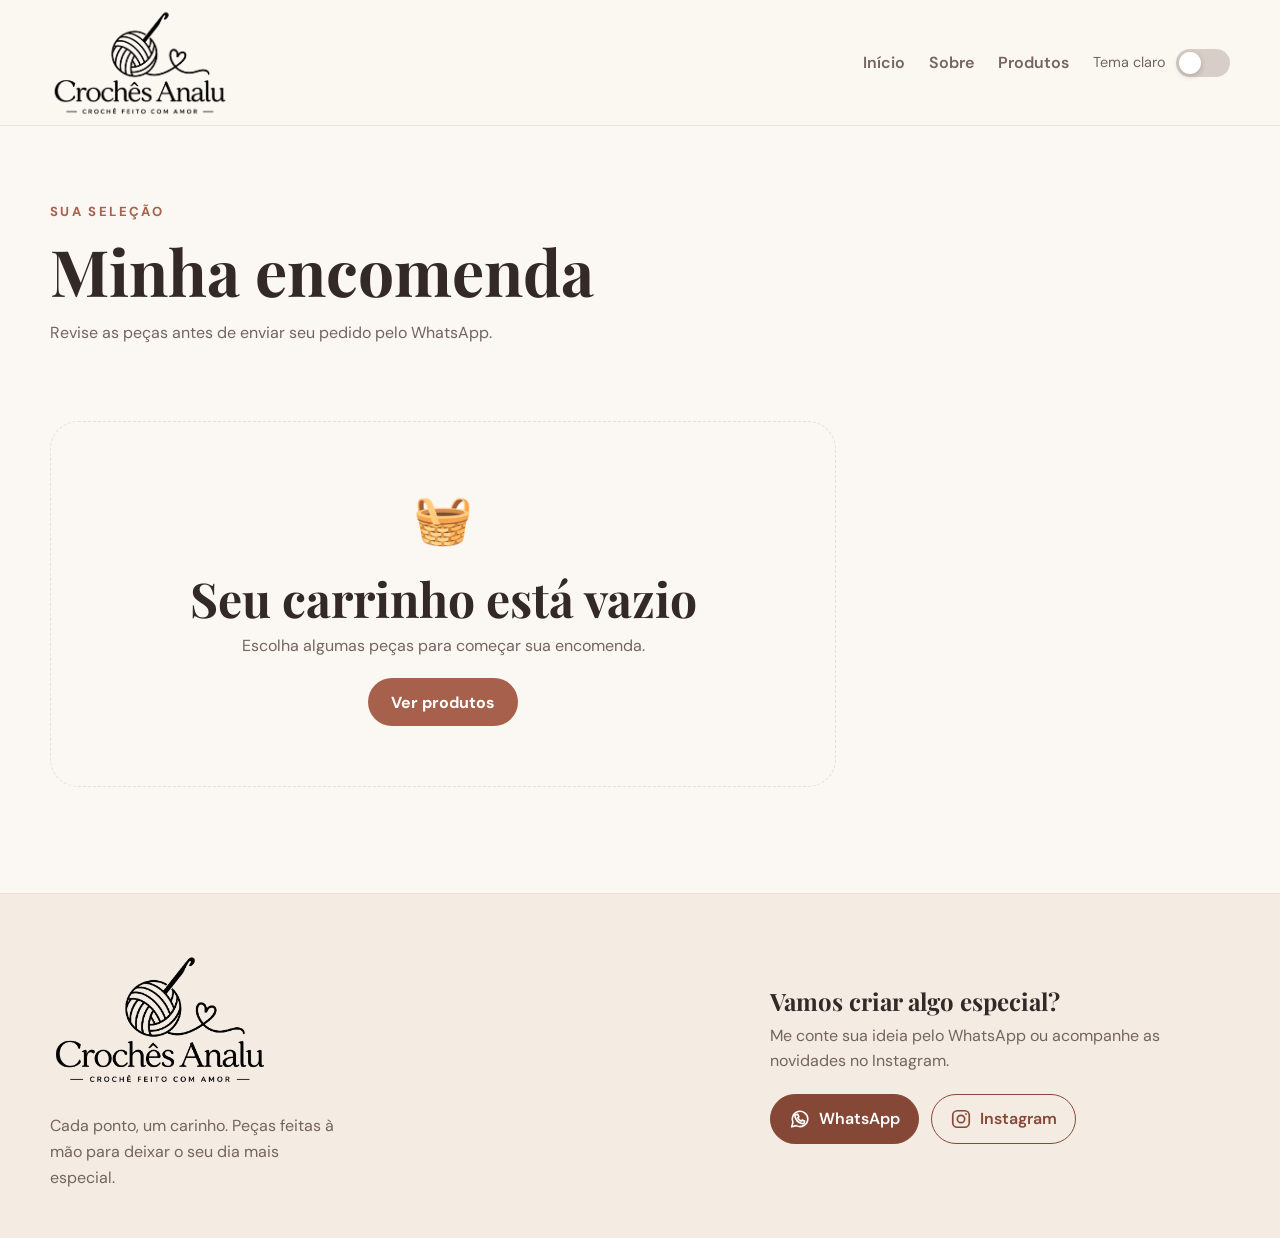
==== carrinho.html @ d16f2167 "Primeiro commit" ====
<!DOCTYPE html>
<html lang="pt-BR">
<head>
  <meta charset="UTF-8">
  <meta name="viewport" content="width=device-width, initial-scale=1.0">
  <meta name="description" content="Carrinho de encomendas da Ana Crochê.">
  <title>Carrinho | Ana Crochê</title>
  <link rel="preconnect" href="https://fonts.googleapis.com">
  <link rel="preconnect" href="https://fonts.gstatic.com" crossorigin>
  <link href="https://fonts.googleapis.com/css2?family=DM+Sans:wght@400;500;600;700&family=Playfair+Display:wght@600;700&display=swap" rel="stylesheet">
  <link rel="stylesheet" href="css/style.css">
</head>
<body>
  <header class="site-header">
    <div class="container nav">
      <a class="brand" href="index.html" aria-label="Crochês Analu — Início"><img class="brand-logo" src="img/logo-analu-transparente.png" alt="Crochês Analu — Crochê feito com amor" width="240" height="168"></a>
      <button class="menu-toggle" aria-label="Abrir menu" aria-expanded="false">☰</button>
      <nav class="nav-links">
        <a href="index.html">Início</a>
        <a href="index.html#sobre">Sobre</a>
        <a href="produtos.html">Produtos</a>
        <div class="theme-control">
          <span id="theme-label" aria-live="polite">Tema claro</span>
          <label class="theme-switch">
          <input type="checkbox" id="theme-toggle" aria-label="Ativar tema escuro">
          <span class="slider" aria-hidden="true"></span>
          </label>
        </div>
      </nav>
    </div>
  </header>

  <main>
    <section class="page-hero compact">
      <div class="container">
        <span class="eyebrow">Sua seleção</span>
        <h1>Minha encomenda</h1>
        <p>Revise as peças antes de enviar seu pedido pelo WhatsApp.</p>
      </div>
    </section>

    <section class="section">
      <div class="container cart-layout">
        <div>
          <div id="cart-items" class="cart-items"></div>
          <div id="cart-empty" class="cart-empty hidden">
            <span>🧺</span>
            <h2>Seu carrinho está vazio</h2>
            <p>Escolha algumas peças para começar sua encomenda.</p>
            <a class="btn btn-primary" href="produtos.html">Ver produtos</a>
          </div>
        </div>

        <aside id="cart-summary" class="cart-summary">
          <h2>Resumo</h2>
          <div class="summary-row">
            <span>Itens</span>
            <strong id="summary-items">0</strong>
          </div>
          <div class="summary-row total">
            <span>Total estimado</span>
            <strong id="summary-total">R$ 0,00</strong>
          </div>

          <div class="customer-fields">
            <label>
              Seu nome
              <input id="customer-name" type="text" placeholder="Como podemos te chamar?">
            </label>

            <label>
              Observações
              <textarea id="customer-notes" rows="4" placeholder="Ex.: gostaria em tons de azul..."></textarea>
            </label>
          </div>

          <button id="checkout-whatsapp" class="btn btn-whatsapp btn-block">
            Finalizar pelo WhatsApp
          </button>

          <p class="checkout-note">
            Os produtos são feitos sob encomenda. Prazo, personalizações, entrega e pagamento
            serão confirmados pelo WhatsApp.
          </p>
        </aside>
      </div>
    </section>
  </main>

  <footer class="site-footer">
    <div class="container footer-content">
      <div>
        <a class="brand footer-brand" href="index.html" aria-label="Crochês Analu — Início"><img class="brand-logo" src="img/logo-analu-transparente.png" alt="Crochês Analu — Crochê feito com amor" width="240" height="168"></a>
        <p class="footer-description">Cada ponto, um carinho. Peças feitas à mão para deixar o seu dia mais especial.</p>
      </div>
      <div class="footer-contact">
        <h2>Vamos criar algo especial?</h2>
        <p>Me conte sua ideia pelo WhatsApp ou acompanhe as novidades no Instagram.</p>
        <nav class="footer-social" aria-label="Redes sociais">
        <!-- Links fictícios: substituir pelos contatos reais. -->
        <a href="https://wa.me/5500000000000" target="_blank" rel="noopener noreferrer">
          <svg viewBox="0 0 24 24" aria-hidden="true" focusable="false" fill="none" stroke="currentColor" stroke-width="1.8" stroke-linecap="round" stroke-linejoin="round">
            <path d="M20.5 11.7a8.5 8.5 0 0 1-12.6 7.5L3 20.5l1.3-4.8a8.5 8.5 0 1 1 16.2-4Z"/>
            <path d="m8.1 7.2 1.5-.2 1.1 2.6-1.1 1.1a7.2 7.2 0 0 0 3.6 3.6l1.1-1.1 2.6 1.1-.2 1.5c-.1.9-1 1.5-1.9 1.3-4.3-.8-7.6-4.1-8.4-8.4-.2-.9.4-1.8 1.3-1.9Z"/>
          </svg>
          <span>WhatsApp</span>
        </a>
        <a href="https://www.instagram.com/ana.croche.exemplo/" target="_blank" rel="noopener noreferrer">
          <svg viewBox="0 0 24 24" aria-hidden="true" focusable="false" fill="none" stroke="currentColor" stroke-width="1.8">
            <rect x="3" y="3" width="18" height="18" rx="5"/>
            <circle cx="12" cy="12" r="4"/>
            <circle cx="17.5" cy="6.5" r="1" fill="currentColor" stroke="none"/>
          </svg>
          <span>Instagram</span>
        </a>
        </nav>
      </div>
    </div>
  </footer>

  <script src="js/produtos.js"></script>
  <script src="js/carrinho.js"></script>
  <script src="js/main.js"></script>
</body>
</html>
---- css/style.css ----
:root {
  --bg: #fbf7f2;
  --surface: #ffffff;
  --surface-soft: #f4ebe3;
  --text: #332a27;
  --muted: #74645e;
  --primary: #a6604b;
  --primary-dark: #864836;
  --accent: #d8ada0;
  --border: #eaded6;
  --success: #2f8f5b;
  --shadow: 0 18px 45px rgba(79, 55, 45, 0.10);
  --radius-lg: 28px;
  --radius-md: 18px;
  --radius-sm: 12px;
  --container: 1180px;
}

* {
  box-sizing: border-box;
  margin: 0;
  padding: 0;
}

html {
  scroll-behavior: smooth;
}

body {
  font-family: "DM Sans", sans-serif;
  background: var(--bg);
  color: var(--text);
  line-height: 1.6;
}

img {
  display: block;
  width: 100%;
}

a {
  color: inherit;
  text-decoration: none;
}

button,
input,
textarea {
  font: inherit;
}

button {
  cursor: pointer;
}

.container {
  width: min(calc(100% - 32px), var(--container));
  margin-inline: auto;
}

.site-header {
  position: sticky;
  top: 0;
  z-index: 30;
  background: rgba(251, 247, 242, 0.93);
  backdrop-filter: blur(14px);
  border-bottom: 1px solid rgba(234, 222, 214, 0.8);
}

.nav {
  min-height: 78px;
  display: flex;
  align-items: center;
  justify-content: space-between;
  gap: 24px;
}

.brand {
  display: inline-block;
  flex-shrink: 0;
  font-family: "Playfair Display", serif;
  font-size: 1.55rem;
  font-weight: 700;
}

.brand-logo {
  width: clamp(140px, 18vw, 180px);
  height: auto;
  display: block;
  filter: brightness(0);
}

.footer-brand .brand-logo {
  width: 220px;
  max-width: 100%;
}

body.dark-mode .brand-logo {
  filter: none;
}

.nav-links {
  display: flex;
  align-items: center;
  gap: 24px;
}

.nav-links a {
  color: var(--muted);
  font-weight: 600;
}

.nav-links a:hover,
.nav-links a.active {
  color: var(--primary);
}

.product-cart-bar {
  position: fixed;
  right: max(16px, env(safe-area-inset-right));
  bottom: max(20px, env(safe-area-inset-bottom));
  z-index: 40;
  display: flex;
  justify-content: flex-end;
  max-width: calc(100vw - 32px);
}

body:has(.product-cart-bar) {
  padding-bottom: 96px;
}

.product-cart-link {
  display: flex;
  align-items: center;
  gap: 10px;
  min-height: 48px;
  padding: 10px 16px;
  background: var(--surface-soft);
  border: 1px solid var(--border);
  border-radius: 999px;
  color: var(--primary-dark);
  font-weight: 600;
  box-shadow: var(--shadow);
}

.product-cart-link:hover {
  border-color: var(--primary);
}

.product-cart-link:focus-visible {
  outline: 2px solid var(--primary);
  outline-offset: 4px;
}

.cart-count {
  min-width: 25px;
  height: 25px;
  display: inline-grid;
  place-items: center;
  padding: 0 7px;
  border-radius: 999px;
  background: var(--primary);
  color: white;
  font-size: .8rem;
}

.menu-toggle {
  display: none;
  border: 0;
  background: transparent;
  font-size: 1.5rem;
  color: var(--text);
}

.hero {
  padding: 88px 0 70px;
}

.hero-grid {
  display: grid;
  grid-template-columns: 1.08fr .92fr;
  align-items: center;
  gap: 70px;
}

.eyebrow {
  display: inline-block;
  color: var(--primary);
  font-size: .82rem;
  text-transform: uppercase;
  letter-spacing: .18em;
  font-weight: 700;
  margin-bottom: 14px;
}

h1,
h2 {
  font-family: "Playfair Display", serif;
  line-height: 1.08;
}

h1 {
  font-size: clamp(2.7rem, 6vw, 5.1rem);
  max-width: 900px;
}

h2 {
  font-size: clamp(2rem, 4vw, 3rem);
}

.hero-copy p {
  max-width: 620px;
  margin: 24px 0 30px;
  color: var(--muted);
  font-size: 1.08rem;
}

.hero-actions,
.section-cta {
  display: flex;
  flex-wrap: wrap;
  gap: 14px;
}

.btn {
  display: inline-flex;
  align-items: center;
  justify-content: center;
  min-height: 48px;
  padding: 0 22px;
  border: 1px solid transparent;
  border-radius: 999px;
  font-weight: 700;
  transition: .2s ease;
}

.btn:hover {
  transform: translateY(-2px);
}

.btn-primary {
  background: var(--primary);
  color: white;
}

.btn-primary:hover {
  background: var(--primary-dark);
}

.btn-secondary {
  border-color: var(--border);
  background: var(--surface);
}

.btn-whatsapp {
  background: #1fa855;
  color: white;
}

.btn-block {
  width: 100%;
}

/* Moldura */
.hero-art {
  position: relative;
  min-height: 500px;
  border-radius: 40% 58% 58% 42% / 45% 42% 58% 55%;
  background:
    radial-gradient(circle at 30% 30%, rgba(255,255,255,.9), transparent 30%),
    linear-gradient(145deg, #ead0c5, #d6a997);
  box-shadow: var(--shadow);
  overflow: hidden;
}

.hero-photo {
  position: absolute;
  inset: 0;
  width: 100%;
  height: 100%;
  object-fit: cover;
  object-position: center;
}

.yarn {
  position: absolute;
  border-radius: 50%;
  border: 22px solid rgba(255,255,255,.35);
}

.yarn-one {
  width: 170px;
  height: 170px;
  right: 40px;
  top: 46px;
}

.yarn-two {
  width: 230px;
  height: 230px;
  left: -45px;
  bottom: -55px;
}

.crochet-card {
  position: absolute;
  left: 50%;
  top: 50%;
  width: min(78%, 320px);
  transform: translate(-50%, -50%);
  padding: 30px;
  border-radius: var(--radius-lg);
  background: rgba(255,255,255,.88);
  backdrop-filter: blur(12px);
  box-shadow: 0 20px 50px rgba(71, 46, 38, .16);
  text-align: center;
}

.crochet-card span {
  display: block;
  font-size: 4rem;
  margin-bottom: 10px;
}

.crochet-card strong,
.crochet-card small {
  display: block;
}

.crochet-card strong {
  font-family: "Playfair Display", serif;
  font-size: 1.45rem;
}

.crochet-card small {
  color: var(--muted);
  margin-top: 8px;
}

.section {
  padding: 76px 0;
}

.section-soft {
  background: var(--surface-soft);
}

.section-heading {
  max-width: 680px;
  margin-bottom: 34px;
}

.section-heading p,
.page-hero p,
.about-text p {
  color: var(--muted);
}

.section-heading p {
  margin-top: 12px;
}

.product-grid {
  display: grid;
  grid-template-columns: repeat(3, minmax(0, 1fr));
  gap: 24px;
}

.product-card {
  overflow: hidden;
  border-radius: var(--radius-md);
  background: var(--surface);
  border: 1px solid var(--border);
  box-shadow: 0 10px 28px rgba(86, 57, 46, .06);
  /* Suaviza o aumento e a volta ao tamanho original. */
  transition: transform .25s ease, box-shadow .25s ease;
}

/* Aplica o efeito em dispositivos que usam mouse. */
@media (hover: hover) and (pointer: fine) {
  .product-card:hover {
    transform: scale(1.03);
    box-shadow: var(--shadow);
  }
}

/* Respeita a preferência por menos movimento no dispositivo. */
@media (prefers-reduced-motion: reduce) {
  .product-card {
    transition: none;
  }

  .product-card:hover {
    transform: none;
  }
}

.product-visual {
  aspect-ratio: 4 / 3;
  display: grid;
  place-items: center;
  background: linear-gradient(145deg, #f6e8e0, #ead4ca);
  font-size: 4.2rem;
  position: relative;
}

.product-photo {
  width: 100%;
  height: 100%;
  object-fit: cover;
}

.product-visual .product-photo {
  position: absolute;
  inset: 0;
}

.cart-item-visual {
  overflow: hidden;
}

.product-photo-placeholder {
  font-size: .9rem;
  color: var(--muted);
  text-align: center;
  padding: 8px;
}

.product-badge {
  z-index: 1;
  position: absolute;
  left: 14px;
  top: 14px;
  padding: 7px 10px;
  border-radius: 999px;
  background: rgba(255,255,255,.9);
  font-size: .76rem;
  font-weight: 700;
  color: var(--primary-dark);
}

.product-content {
  padding: 20px;
}

.product-category {
  color: var(--primary);
  font-size: .78rem;
  text-transform: uppercase;
  letter-spacing: .1em;
  font-weight: 700;
}

.product-card h3 {
  margin: 5px 0 8px;
  font-size: 1.22rem;
}

.product-description {
  min-height: 52px;
  color: var(--muted);
  font-size: .94rem;
}

.product-footer {
  margin-top: 18px;
  display: flex;
  align-items: center;
  justify-content: space-between;
  gap: 12px;
}

.product-price small {
  display: block;
  color: var(--muted);
  font-size: .72rem;
  font-weight: 500;
}

.product-price strong {
  font-size: 1.18rem;
}

.add-cart {
  border: none;
  border-radius: 999px;
  background: var(--text);
  color: var(--bg);
  min-height: 42px;
  padding: 0 16px;
  font-weight: 700;
}

.add-cart:hover {
  background: var(--primary);
}

.section-cta {
  margin-top: 30px;
}

.about-grid {
  display: grid;
  grid-template-columns: 1fr 1fr;
  gap: 70px;
  align-items: start;
}

.about-text {
  display: grid;
  gap: 18px;
}

.benefits {
  display: grid;
  grid-template-columns: repeat(3, 1fr);
  gap: 22px;
}

.benefit-card {
  padding: 28px;
  border-radius: var(--radius-md);
  background: var(--surface);
  border: 1px solid var(--border);
}

.benefit-card span {
  font-size: 2rem;
}

.benefit-card h3 {
  margin: 14px 0 8px;
}

.benefit-card p {
  color: var(--muted);
}

.page-hero {
  padding: 72px 0 24px;
}

.page-hero.compact {
  padding-bottom: 0;
}

.page-hero h1 {
  font-size: clamp(2.5rem, 5vw, 4.3rem);
}

.page-hero p {
  margin-top: 14px;
}

.catalog-toolbar {
  display: flex;
  justify-content: space-between;
  align-items: end;
  gap: 24px;
  margin-bottom: 30px;
}

.filters {
  display: flex;
  flex-wrap: wrap;
  gap: 10px;
}

.filter-btn {
  border: 1px solid var(--border);
  border-radius: 999px;
  background: var(--surface);
  padding: 9px 14px;
  color: var(--muted);
  font-weight: 700;
}

.filter-btn.active,
.filter-btn:hover {
  background: var(--text);
  color: var(--bg);
  border-color: var(--text);
}

.search-box {
  display: grid;
  gap: 6px;
  width: min(100%, 300px);
  color: var(--muted);
  font-size: .82rem;
  font-weight: 700;
}

.search-box input,
.customer-fields input,
.customer-fields textarea {
  width: 100%;
  border: 1px solid var(--border);
  border-radius: var(--radius-sm);
  background: var(--surface);
  color: var(--text);
  outline: none;
}

.search-box input {
  height: 44px;
  padding: 0 14px;
}

.search-box input:focus,
.customer-fields input:focus,
.customer-fields textarea:focus {
  border-color: var(--primary);
}

.empty-state {
  text-align: center;
  color: var(--muted);
  padding: 50px 0;
}

.hidden {
  display: none !important;
}

.cart-layout {
  display: grid;
  grid-template-columns: 1fr 360px;
  gap: 34px;
  align-items: start;
}

.cart-items {
  display: grid;
  gap: 16px;
}

.cart-item {
  display: grid;
  grid-template-columns: 92px 1fr auto;
  gap: 18px;
  align-items: center;
  padding: 18px;
  border-radius: var(--radius-md);
  background: var(--surface);
  border: 1px solid var(--border);
}

.cart-item-visual {
  aspect-ratio: 1;
  display: grid;
  place-items: center;
  border-radius: var(--radius-sm);
  background: var(--surface-soft);
  font-size: 2.2rem;
}

.cart-item h3 {
  margin-bottom: 2px;
}

.cart-item p {
  color: var(--muted);
  font-size: .9rem;
}

.quantity-controls {
  margin-top: 12px;
  display: flex;
  align-items: center;
  gap: 8px;
}

.quantity-controls button {
  width: 32px;
  height: 32px;
  border: 1px solid var(--border);
  border-radius: 50%;
  background: var(--bg);
}

.remove-item {
  border: 0;
  background: transparent;
  color: #9f4b4b;
  margin-top: 8px;
  font-size: .86rem;
}

.cart-item-price {
  text-align: right;
}

.cart-summary {
  position: sticky;
  top: 102px;
  padding: 24px;
  border-radius: var(--radius-md);
  background: var(--surface);
  border: 1px solid var(--border);
  box-shadow: var(--shadow);
}

.cart-summary h2 {
  font-size: 1.8rem;
  margin-bottom: 20px;
}

.summary-row {
  display: flex;
  justify-content: space-between;
  gap: 16px;
  padding: 10px 0;
  border-bottom: 1px solid var(--border);
}

.summary-row.total {
  padding: 18px 0;
  font-size: 1.12rem;
}

.customer-fields {
  display: grid;
  gap: 14px;
  margin: 20px 0;
}

.customer-fields label {
  display: grid;
  gap: 6px;
  font-size: .86rem;
  font-weight: 700;
  color: var(--muted);
}

.customer-fields input {
  height: 44px;
  padding: 0 12px;
}

.customer-fields textarea {
  resize: vertical;
  padding: 12px;
}

.checkout-note {
  margin-top: 14px;
  color: var(--muted);
  font-size: .78rem;
}

.cart-empty {
  text-align: center;
  padding: 60px 20px;
  border: 1px dashed var(--border);
  border-radius: var(--radius-lg);
}

.cart-empty span {
  font-size: 3rem;
}

.cart-empty h2 {
  margin: 14px 0 8px;
}

.cart-empty p {
  color: var(--muted);
  margin-bottom: 20px;
}

.site-footer {
  margin-top: 30px;
  padding: 48px 0;
  background: var(--surface-soft);
  border-top: 1px solid var(--border);
  color: var(--muted);
}

.footer-content {
  display: flex;
  justify-content: space-between;
  gap: 30px;
  align-items: center;
}

.footer-description {
  max-width: 290px;
  margin-top: 10px;
}

.footer-contact {
  max-width: 460px;
}

.footer-contact h2 {
  margin-bottom: 8px;
  color: var(--text);
  font-family: "Playfair Display", serif;
  font-size: 1.5rem;
}

.footer-social {
  display: flex;
  flex-wrap: wrap;
  gap: 12px;
  margin-top: 20px;
  color: var(--primary-dark);
}

.footer-social a {
  display: inline-flex;
  align-items: center;
  gap: 8px;
  min-height: 44px;
  padding: 11px 18px;
  border: 1px solid var(--primary-dark);
  border-radius: 999px;
  font-weight: 600;
  transition: background-color .2s ease, color .2s ease;
}

.footer-social a:first-child {
  background: var(--primary-dark);
  color: var(--surface);
}

.footer-social svg {
  width: 22px;
  height: 22px;
  flex-shrink: 0;
}

.footer-social a:hover,
.footer-social a:focus-visible {
  background: var(--text);
  border-color: var(--text);
  color: var(--surface);
}

.footer-social a:focus-visible {
  outline: 2px solid var(--primary-dark);
  outline-offset: 4px;
}

.footer-content strong {
  color: var(--text);
  font-family: "Playfair Display", serif;
  font-size: 1.2rem;
}

.toast {
  position: fixed;
  right: 22px;
  bottom: calc(90px + env(safe-area-inset-bottom));
  max-width: calc(100vw - 44px);
  z-index: 50;
  background: var(--text);
  color: white;
  padding: 13px 16px;
  border-radius: var(--radius-sm);
  box-shadow: var(--shadow);
  opacity: 0;
  transform: translateY(12px);
  pointer-events: none;
  transition: .2s ease;
}

.toast.show {
  opacity: 1;
  transform: translateY(0);
}

@media (max-width: 900px) {
  .hero-grid,
  .about-grid,
  .cart-layout {
    grid-template-columns: 1fr;
  }

  .product-grid,
  .benefits {
    grid-template-columns: repeat(2, 1fr);
  }

  .hero-art {
    min-height: 360px;
  }

  .cart-summary {
    position: static;
  }
}

@media (max-width: 680px) {
  .menu-toggle {
    display: block;
  }

  .nav-links {
    position: absolute;
    left: 16px;
    right: 16px;
    top: 70px;
    display: none;
    flex-direction: column;
    align-items: stretch;
    gap: 6px;
    padding: 16px;
    border: 1px solid var(--border);
    border-radius: var(--radius-md);
    background: var(--surface);
    box-shadow: var(--shadow);
  }

  .nav-links.open {
    display: flex;
  }

  .nav-links a {
    padding: 10px;
  }

  .product-grid,
  .benefits {
    grid-template-columns: 1fr;
  }

  .catalog-toolbar {
    align-items: stretch;
    flex-direction: column;
  }

  .search-box {
    width: 100%;
  }

  .cart-item {
    grid-template-columns: 70px 1fr;
  }

  .cart-item-price {
    grid-column: 2;
    text-align: left;
  }

  .footer-content {
    flex-direction: column;
    align-items: flex-start;
  }

  .hero {
    padding-top: 54px;
  }
}


/*Modo Escuro*/

.theme-toggle {
  width: 42px;
  height: 42px;
  border: 1px solid var(--border);
  border-radius: 50%;
  background: var(--surface);
  color: var(--text);
  font-size: 1.1rem;
  display: grid;
  place-items: center;
  cursor: pointer;
  transition: 0.2s ease;
}

.theme-toggle:hover {
  transform: translateY(-2px);
  border-color: var(--primary);
}

/* Modo escuro */
body.dark-mode {
  --bg: #181514;
  --surface: #24201e;
  --surface-soft: #2d2724;
  --text: #f6eee9;
  --muted: #bdaea6;
  --primary: #d99176;
  --primary-dark: #bc7158;
  --accent: #9f6757;
  --border: #403733;
  --shadow: 0 18px 45px rgba(0, 0, 0, 0.28);
}

body.dark-mode .site-header {
  background: rgba(24, 21, 20, 0.93);
}

body.dark-mode .hero-art {
  background:
    radial-gradient(
      circle at 30% 30%,
      rgba(255, 255, 255, 0.08),
      transparent 30%
    ),
    linear-gradient(145deg, #55372f, #372724);
}

body.dark-mode .crochet-card {
  background: rgba(36, 32, 30, 0.9);
}

.theme-control {
  display: flex;
  align-items: center;
  gap: 10px;
  white-space: nowrap;
  color: var(--muted);
  font-size: .9rem;
}

.theme-switch {
  flex-shrink: 0;
  position: relative;
  display: inline-block;
  width: 54px;
  height: 28px;
}

.theme-switch input {
  opacity: 0;
  width: 0;
  height: 0;
}

.slider {
  position: absolute;
  inset: 0;
  cursor: pointer;
  background-color: #d8cec8;
  border-radius: 999px;
  transition: 0.3s;
}

.slider::before {
  content: "";
  position: absolute;
  width: 22px;
  height: 22px;
  left: 3px;
  top: 3px;
  background-color: white;
  border-radius: 50%;
  transition: 0.3s;
  box-shadow: 0 2px 6px rgba(0, 0, 0, 0.2);
}

.theme-switch input:checked + .slider {
  background-color: var(--primary);
}

.theme-switch input:focus-visible + .slider {
  outline: 2px solid var(--primary);
  outline-offset: 4px;
}

.theme-switch input:checked + .slider::before {
  transform: translateX(26px);
}
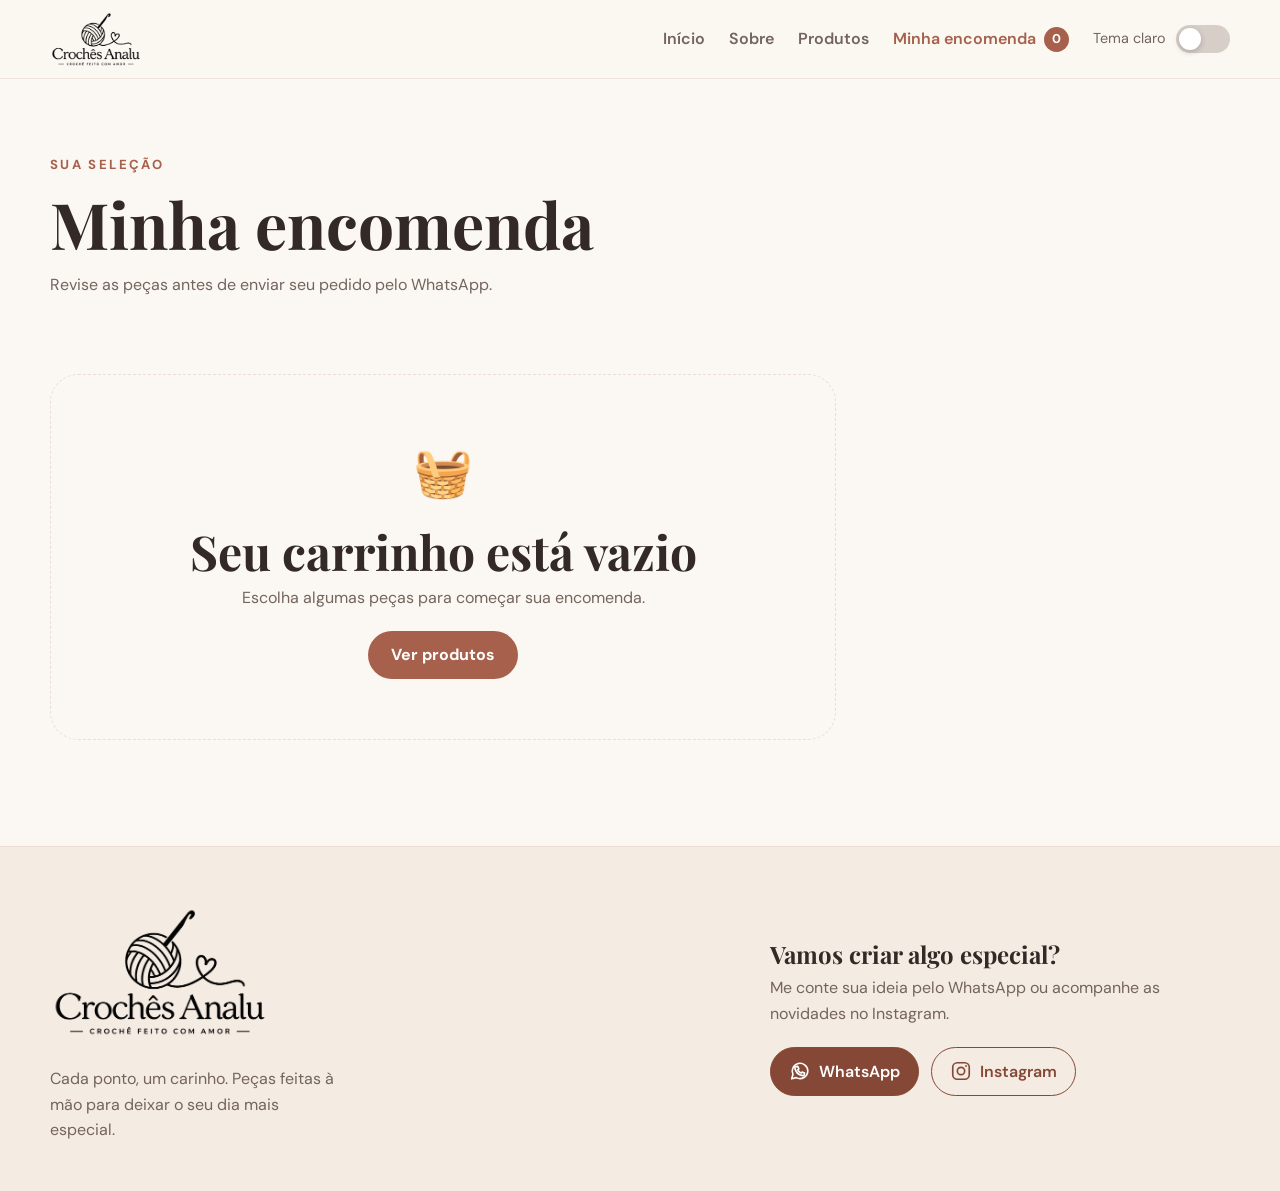
==== commit 0fceb2ff: "Melhorias na Home" ====
--- a/carrinho.html
+++ b/carrinho.html
@@ -3,22 +3,53 @@
 <head>
   <meta charset="UTF-8">
   <meta name="viewport" content="width=device-width, initial-scale=1.0">
-  <meta name="description" content="Carrinho de encomendas da Ana Crochê.">
-  <title>Carrinho | Ana Crochê</title>
+  <!-- Aplica o tema antes da renderização, para a página não piscar no tema claro. -->
+  <script>
+    (function () {
+      var tema = null;
+      try { tema = localStorage.getItem("tema"); } catch (erro) {}
+      var escuro = tema ? tema === "escuro"
+        : !!(window.matchMedia && window.matchMedia("(prefers-color-scheme: dark)").matches);
+      if (escuro) document.documentElement.classList.add("dark-mode");
+    })();
+  </script>
+  <title>Minha encomenda | AnaLu Crochês</title>
+  <meta name="description" content="Revise sua encomenda na AnaLu Crochês e finalize o pedido pelo WhatsApp.">
+  <link rel="icon" type="image/png" sizes="32x32" href="img/favicon-32.png">
+  <link rel="apple-touch-icon" sizes="180x180" href="img/apple-touch-icon.png">
+  <!-- Prévia em WhatsApp/Instagram. og:url e og:image precisam de URL absoluta:
+       ao publicar em outro endereço, trocar "https://gabrielsdl-dev.github.io/AnaLu-Croches/" nas 3 páginas. -->
+  <meta property="og:type" content="website">
+  <meta property="og:locale" content="pt_BR">
+  <meta property="og:site_name" content="AnaLu Crochês">
+  <meta property="og:title" content="Minha encomenda | AnaLu Crochês">
+  <meta property="og:description" content="Peças de crochê feitas à mão, sob encomenda. Escolha seus favoritos e finalize pelo WhatsApp.">
+  <meta property="og:url" content="https://gabrielsdl-dev.github.io/AnaLu-Croches/carrinho.html">
+  <meta property="og:image" content="https://gabrielsdl-dev.github.io/AnaLu-Croches/img/og-image.jpg">
+  <meta property="og:image:width" content="1200">
+  <meta property="og:image:height" content="630">
+  <meta property="og:image:alt" content="Bolsa de crochê em algodão cru com novelos em tons terrosos.">
+  <meta name="twitter:card" content="summary_large_image">
   <link rel="preconnect" href="https://fonts.googleapis.com">
   <link rel="preconnect" href="https://fonts.gstatic.com" crossorigin>
-  <link href="https://fonts.googleapis.com/css2?family=DM+Sans:wght@400;500;600;700&family=Playfair+Display:wght@600;700&display=swap" rel="stylesheet">
+  <link href="https://fonts.googleapis.com/css2?family=DM+Sans:wght@400;500;600;700&family=Playfair+Display:wght@700&display=swap" rel="stylesheet">
   <link rel="stylesheet" href="css/style.css">
 </head>
 <body>
   <header class="site-header">
     <div class="container nav">
-      <a class="brand" href="index.html" aria-label="Crochês Analu — Início"><img class="brand-logo" src="img/logo-analu-transparente.png" alt="Crochês Analu — Crochê feito com amor" width="240" height="168"></a>
-      <button class="menu-toggle" aria-label="Abrir menu" aria-expanded="false">☰</button>
-      <nav class="nav-links">
+      <a class="brand" href="index.html" aria-label="AnaLu Crochês — Início"><img class="brand-logo" src="img/logo-analu-transparente.webp" alt="AnaLu Crochês — Crochê feito com amor" width="480" height="335"></a>
+
+      <button class="menu-toggle" type="button" aria-label="Abrir menu" aria-expanded="false" aria-controls="menu-principal">☰</button>
+
+      <nav class="nav-links" id="menu-principal" aria-label="Menu principal">
         <a href="index.html">Início</a>
         <a href="index.html#sobre">Sobre</a>
         <a href="produtos.html">Produtos</a>
+        <a class="nav-cart active" href="carrinho.html" aria-current="page" aria-label="Minha encomenda, 0 itens">
+          Minha encomenda
+          <span class="cart-count" aria-hidden="true">0</span>
+        </a>
         <div class="theme-control">
           <span id="theme-label" aria-live="polite">Tema claro</span>
           <label class="theme-switch">
@@ -90,22 +121,22 @@
   <footer class="site-footer">
     <div class="container footer-content">
       <div>
-        <a class="brand footer-brand" href="index.html" aria-label="Crochês Analu — Início"><img class="brand-logo" src="img/logo-analu-transparente.png" alt="Crochês Analu — Crochê feito com amor" width="240" height="168"></a>
+        <a class="brand footer-brand" href="index.html" aria-label="AnaLu Crochês — Início"><img class="brand-logo" src="img/logo-analu-transparente.webp" alt="AnaLu Crochês — Crochê feito com amor" width="480" height="335" loading="lazy"></a>
         <p class="footer-description">Cada ponto, um carinho. Peças feitas à mão para deixar o seu dia mais especial.</p>
       </div>
       <div class="footer-contact">
         <h2>Vamos criar algo especial?</h2>
         <p>Me conte sua ideia pelo WhatsApp ou acompanhe as novidades no Instagram.</p>
         <nav class="footer-social" aria-label="Redes sociais">
-        <!-- Links fictícios: substituir pelos contatos reais. -->
-        <a href="https://wa.me/5500000000000" target="_blank" rel="noopener noreferrer">
+        <!-- Os links são preenchidos por js/config.js; o href abaixo é só reserva. -->
+        <a href="https://wa.me/5511999999999" data-contato="whatsapp" target="_blank" rel="noopener noreferrer">
           <svg viewBox="0 0 24 24" aria-hidden="true" focusable="false" fill="none" stroke="currentColor" stroke-width="1.8" stroke-linecap="round" stroke-linejoin="round">
             <path d="M20.5 11.7a8.5 8.5 0 0 1-12.6 7.5L3 20.5l1.3-4.8a8.5 8.5 0 1 1 16.2-4Z"/>
             <path d="m8.1 7.2 1.5-.2 1.1 2.6-1.1 1.1a7.2 7.2 0 0 0 3.6 3.6l1.1-1.1 2.6 1.1-.2 1.5c-.1.9-1 1.5-1.9 1.3-4.3-.8-7.6-4.1-8.4-8.4-.2-.9.4-1.8 1.3-1.9Z"/>
           </svg>
           <span>WhatsApp</span>
         </a>
-        <a href="https://www.instagram.com/ana.croche.exemplo/" target="_blank" rel="noopener noreferrer">
+        <a href="https://www.instagram.com/USUARIO/" data-contato="instagram" target="_blank" rel="noopener noreferrer">
           <svg viewBox="0 0 24 24" aria-hidden="true" focusable="false" fill="none" stroke="currentColor" stroke-width="1.8">
             <rect x="3" y="3" width="18" height="18" rx="5"/>
             <circle cx="12" cy="12" r="4"/>
@@ -117,7 +148,7 @@
       </div>
     </div>
   </footer>
-
+  <script src="js/config.js"></script>
   <script src="js/produtos.js"></script>
   <script src="js/carrinho.js"></script>
   <script src="js/main.js"></script>
--- a/css/style.css
+++ b/css/style.css
@@ -6,14 +6,15 @@
   --muted: #74645e;
   --primary: #a6604b;
   --primary-dark: #864836;
-  --accent: #d8ada0;
+  --on-primary: #ffffff;
+  --danger: #9f4b4b;
   --border: #eaded6;
-  --success: #2f8f5b;
   --shadow: 0 18px 45px rgba(79, 55, 45, 0.10);
   --radius-lg: 28px;
   --radius-md: 18px;
   --radius-sm: 12px;
   --container: 1180px;
+  --header-height: 78px;
 }
 
 * {
@@ -24,6 +25,8 @@
 
 html {
   scroll-behavior: smooth;
+  /* Âncoras (ex.: #sobre) não ficam escondidas atrás do header fixo. */
+  scroll-padding-top: calc(var(--header-height) + 12px);
 }
 
 body {
@@ -68,7 +71,8 @@
 }
 
 .nav {
-  min-height: 78px;
+  position: relative;
+  min-height: var(--header-height);
   display: flex;
   align-items: center;
   justify-content: space-between;
@@ -84,18 +88,23 @@
 }
 
 .brand-logo {
-  width: clamp(140px, 18vw, 180px);
   height: auto;
   display: block;
   filter: brightness(0);
 }
 
+/* No header a logo é limitada pela altura, para não deixar o header alto demais. */
+.site-header .brand-logo {
+  width: auto;
+  height: 64px;
+}
+
 .footer-brand .brand-logo {
   width: 220px;
   max-width: 100%;
 }
 
-body.dark-mode .brand-logo {
+.dark-mode .brand-logo {
   filter: none;
 }
 
@@ -113,6 +122,12 @@
 .nav-links a:hover,
 .nav-links a.active {
   color: var(--primary);
+}
+
+.nav-cart {
+  display: inline-flex;
+  align-items: center;
+  gap: 8px;
 }
 
 .product-cart-bar {
@@ -160,8 +175,9 @@
   padding: 0 7px;
   border-radius: 999px;
   background: var(--primary);
-  color: white;
+  color: var(--on-primary);
   font-size: .8rem;
+  font-weight: 700;
 }
 
 .menu-toggle {
@@ -240,16 +256,11 @@
 
 .btn-primary {
   background: var(--primary);
-  color: white;
+  color: var(--on-primary);
 }
 
 .btn-primary:hover {
   background: var(--primary-dark);
-}
-
-.btn-secondary {
-  border-color: var(--border);
-  background: var(--surface);
 }
 
 .btn-whatsapp {
@@ -282,67 +293,17 @@
   object-position: center;
 }
 
-.yarn {
-  position: absolute;
-  border-radius: 50%;
-  border: 22px solid rgba(255,255,255,.35);
-}
-
-.yarn-one {
-  width: 170px;
-  height: 170px;
-  right: 40px;
-  top: 46px;
-}
-
-.yarn-two {
-  width: 230px;
-  height: 230px;
-  left: -45px;
-  bottom: -55px;
-}
-
-.crochet-card {
-  position: absolute;
-  left: 50%;
-  top: 50%;
-  width: min(78%, 320px);
-  transform: translate(-50%, -50%);
-  padding: 30px;
-  border-radius: var(--radius-lg);
-  background: rgba(255,255,255,.88);
-  backdrop-filter: blur(12px);
-  box-shadow: 0 20px 50px rgba(71, 46, 38, .16);
-  text-align: center;
-}
-
-.crochet-card span {
-  display: block;
-  font-size: 4rem;
-  margin-bottom: 10px;
-}
-
-.crochet-card strong,
-.crochet-card small {
-  display: block;
-}
-
-.crochet-card strong {
-  font-family: "Playfair Display", serif;
-  font-size: 1.45rem;
-}
-
-.crochet-card small {
-  color: var(--muted);
-  margin-top: 8px;
-}
-
 .section {
   padding: 76px 0;
 }
 
 .section-soft {
   background: var(--surface-soft);
+}
+
+/* Seção que continua a anterior, sem repetir o espaçamento de cima. */
+.section-continua {
+  padding-top: 0;
 }
 
 .section-heading {
@@ -396,7 +357,9 @@
 }
 
 .product-visual {
-  aspect-ratio: 4 / 3;
+  /* As fotos são retrato (3:4); o quadrado mostra as peças inteiras sem deixar o card alto demais. */
+  aspect-ratio: 1 / 1;
+  overflow: hidden;
   display: grid;
   place-items: center;
   background: linear-gradient(145deg, #f6e8e0, #ead4ca);
@@ -493,6 +456,7 @@
 
 .add-cart:hover {
   background: var(--primary);
+  color: var(--on-primary);
 }
 
 .section-cta {
@@ -524,12 +488,8 @@
   border: 1px solid var(--border);
 }
 
-.benefit-card span {
-  font-size: 2rem;
-}
-
 .benefit-card h3 {
-  margin: 14px 0 8px;
+  margin-bottom: 8px;
 }
 
 .benefit-card p {
@@ -550,6 +510,11 @@
 
 .page-hero p {
   margin-top: 14px;
+}
+
+.page-hero .price-notice {
+  margin-top: 8px;
+  font-size: .9rem;
 }
 
 .catalog-toolbar {
@@ -677,12 +642,13 @@
   border: 1px solid var(--border);
   border-radius: 50%;
   background: var(--bg);
+  color: var(--text);
 }
 
 .remove-item {
   border: 0;
   background: transparent;
-  color: #9f4b4b;
+  color: var(--danger);
   margin-top: 8px;
   font-size: .86rem;
 }
@@ -693,7 +659,7 @@
 
 .cart-summary {
   position: sticky;
-  top: 102px;
+  top: calc(var(--header-height) + 24px);
   padding: 24px;
   border-radius: var(--radius-md);
   background: var(--surface);
@@ -822,7 +788,7 @@
 
 .footer-social a:first-child {
   background: var(--primary-dark);
-  color: var(--surface);
+  color: var(--on-primary);
 }
 
 .footer-social svg {
@@ -841,12 +807,6 @@
 .footer-social a:focus-visible {
   outline: 2px solid var(--primary-dark);
   outline-offset: 4px;
-}
-
-.footer-content strong {
-  color: var(--text);
-  font-family: "Playfair Display", serif;
-  font-size: 1.2rem;
 }
 
 .toast {
@@ -856,7 +816,7 @@
   max-width: calc(100vw - 44px);
   z-index: 50;
   background: var(--text);
-  color: white;
+  color: var(--bg);
   padding: 13px 16px;
   border-radius: var(--radius-sm);
   box-shadow: var(--shadow);
@@ -899,9 +859,9 @@
 
   .nav-links {
     position: absolute;
-    left: 16px;
-    right: 16px;
-    top: 70px;
+    left: 0;
+    right: 0;
+    top: calc(100% + 8px);
     display: none;
     flex-direction: column;
     align-items: stretch;
@@ -917,7 +877,8 @@
     display: flex;
   }
 
-  .nav-links a {
+  .nav-links a,
+  .nav-links .theme-control {
     padding: 10px;
   }
 
@@ -955,29 +916,10 @@
 }
 
 
-/*Modo Escuro*/
-
-.theme-toggle {
-  width: 42px;
-  height: 42px;
-  border: 1px solid var(--border);
-  border-radius: 50%;
-  background: var(--surface);
-  color: var(--text);
-  font-size: 1.1rem;
-  display: grid;
-  place-items: center;
-  cursor: pointer;
-  transition: 0.2s ease;
-}
-
-.theme-toggle:hover {
-  transform: translateY(-2px);
-  border-color: var(--primary);
-}
-
-/* Modo escuro */
-body.dark-mode {
+/* Modo escuro
+   A classe fica no <html> (aplicada por um script no <head> antes da
+   renderização), para a página não piscar no tema claro ao carregar. */
+html.dark-mode {
   --bg: #181514;
   --surface: #24201e;
   --surface-soft: #2d2724;
@@ -985,16 +927,18 @@
   --muted: #bdaea6;
   --primary: #d99176;
   --primary-dark: #bc7158;
-  --accent: #9f6757;
+  /* Texto escuro sobre o --primary claro do tema escuro (contraste ≥ 4,5:1). */
+  --on-primary: #181514;
+  --danger: #f0a19b;
   --border: #403733;
   --shadow: 0 18px 45px rgba(0, 0, 0, 0.28);
 }
 
-body.dark-mode .site-header {
+.dark-mode .site-header {
   background: rgba(24, 21, 20, 0.93);
 }
 
-body.dark-mode .hero-art {
+.dark-mode .hero-art {
   background:
     radial-gradient(
       circle at 30% 30%,
@@ -1002,10 +946,6 @@
       transparent 30%
     ),
     linear-gradient(145deg, #55372f, #372724);
-}
-
-body.dark-mode .crochet-card {
-  background: rgba(36, 32, 30, 0.9);
 }
 
 .theme-control {
